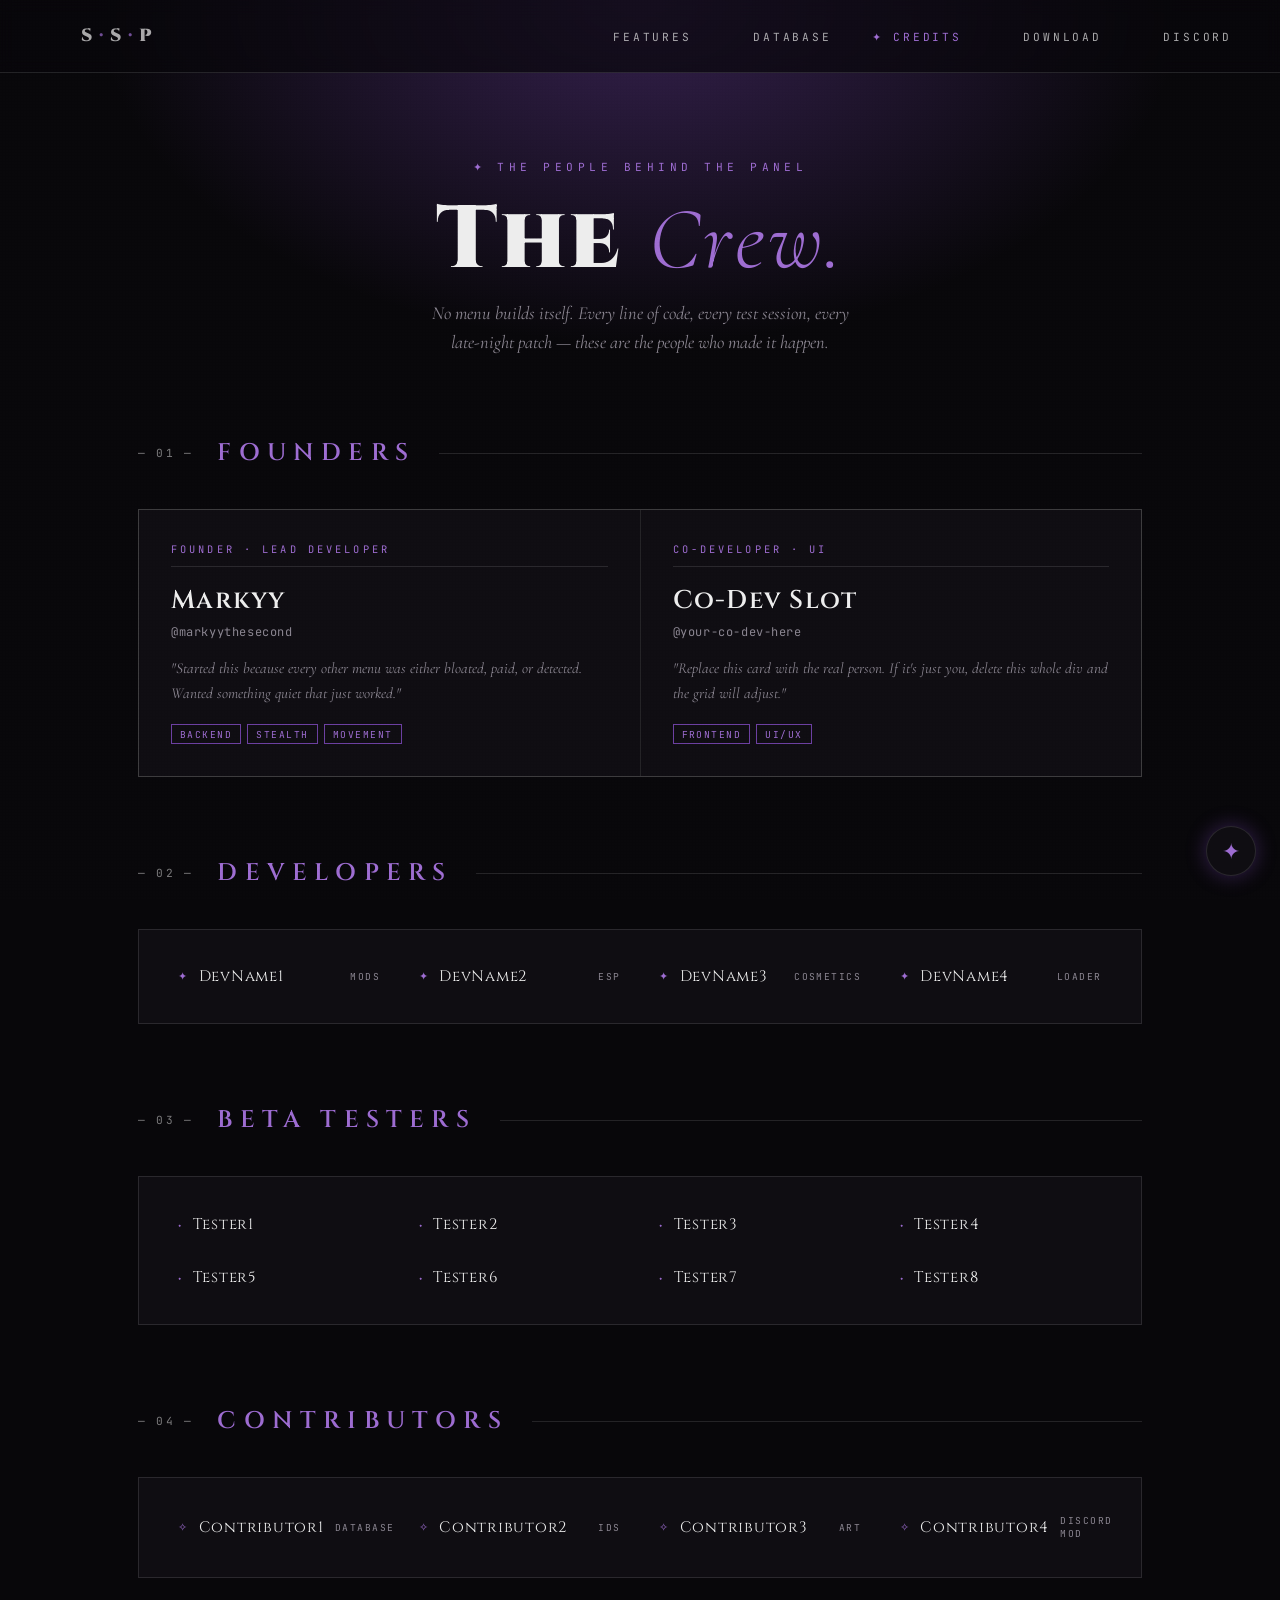
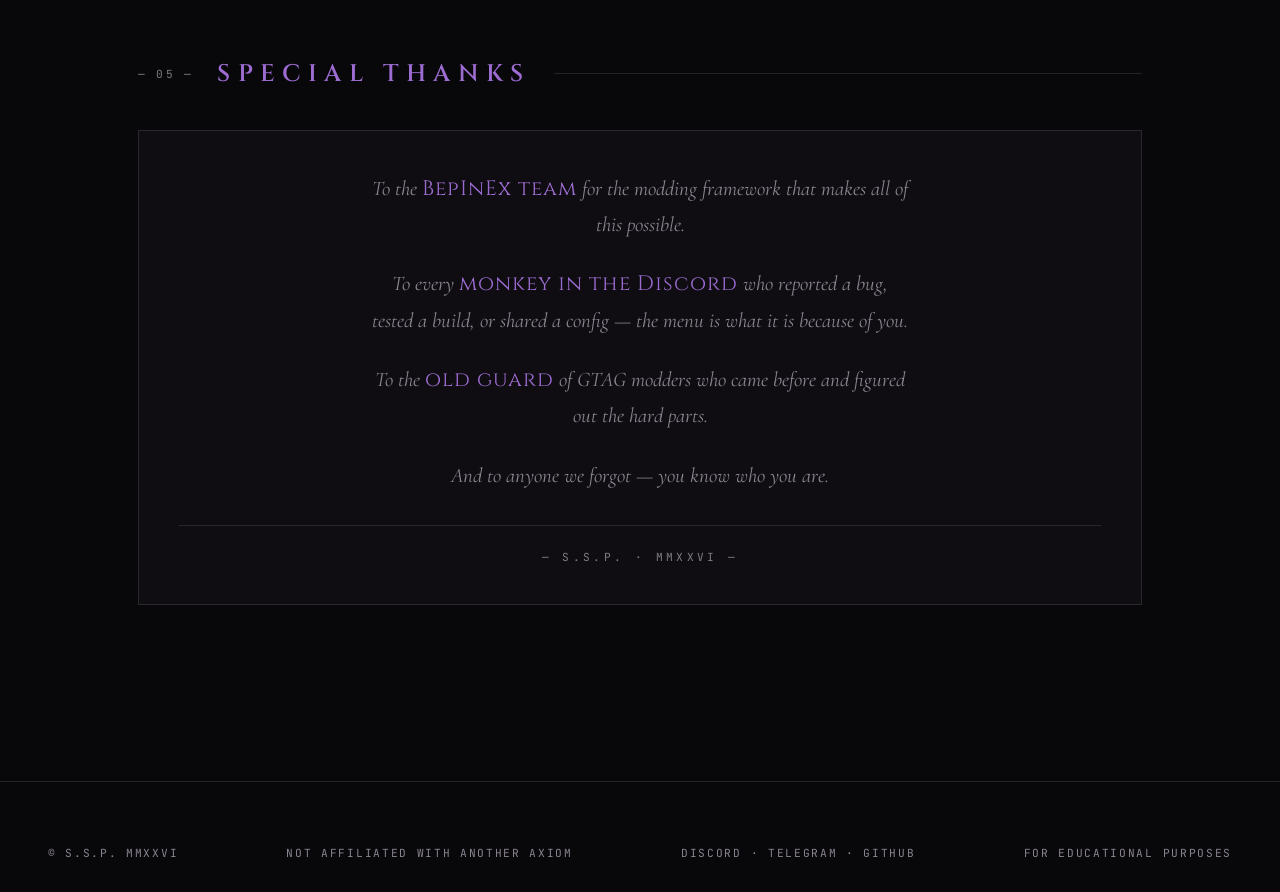
==== credits.html @ 0cd8f578 "Add files via upload" ====
<!DOCTYPE html>
<html lang="en">
<head>
<meta charset="UTF-8">
<title>Credits — Secret Service Panel</title>
<style>
  @import url('https://fonts.googleapis.com/css2?family=Cinzel:wght@400;600;900&family=Cormorant+Garamond:ital,wght@0,300;0,400;1,400;1,500&family=JetBrains+Mono:wght@400;700&display=swap');

  :root {
    --bg: #08070a;
    --bg-2: #0f0d12;
    --fg: #ededed;
    --gray: #8a8590;
    --muted: rgba(237, 237, 237, 0.5);
    --accent: #6b3fa0;
    --accent-2: #9d6cd1;
    --accent-glow: rgba(107, 63, 160, 0.45);
    --border: rgba(237, 237, 237, 0.12);
  }

  * { box-sizing: border-box; margin: 0; padding: 0; }

  html { scroll-behavior: smooth; }

  body {
    background: var(--bg);
    color: var(--fg);
    font-family: 'Cormorant Garamond', serif;
    overflow-x: hidden;
    cursor: crosshair;
    min-height: 100vh;
  }

  body::before {
    content: '';
    position: fixed;
    inset: 0;
    pointer-events: none;
    background-image:
      radial-gradient(circle at 25% 30%, rgba(255,255,255,0.018) 1px, transparent 1px),
      radial-gradient(circle at 75% 70%, rgba(255,255,255,0.018) 1px, transparent 1px);
    background-size: 3px 3px, 5px 5px;
    z-index: 1000;
    mix-blend-mode: overlay;
  }

  ::selection { background: var(--accent); color: var(--fg); }

  /* ============ NAV ============ */
  nav {
    position: fixed;
    top: 0; left: 0; right: 0;
    padding: 1.5rem 3rem;
    display: flex;
    justify-content: space-between;
    align-items: center;
    z-index: 100;
    backdrop-filter: blur(8px);
    background: rgba(8, 7, 10, 0.7);
    border-bottom: 1px solid var(--border);
  }
  nav .logo {
    font-family: 'Cinzel', serif;
    font-weight: 900;
    font-size: 1.1rem;
    letter-spacing: 0.4em;
    text-decoration: none;
    color: var(--fg);
  }
  nav .logo span { color: var(--accent-2); }
  nav ul { list-style: none; display: flex; gap: 2.5rem; }
  nav a {
    color: var(--fg);
    text-decoration: none;
    font-family: 'JetBrains Mono', monospace;
    font-size: 0.7rem;
    letter-spacing: 0.25em;
    text-transform: uppercase;
    opacity: 0.7;
    transition: all 0.2s;
  }
  nav a::before {
    content: '✦ ';
    color: var(--accent-2);
    opacity: 0;
    transition: opacity 0.2s;
  }
  nav a:hover { opacity: 1; }
  nav a:hover::before, nav a.active::before { opacity: 1; }
  nav a.active { opacity: 1; color: var(--accent-2); }

  /* ============ HEADER ============ */
  .header {
    padding: 10rem 3rem 3rem;
    text-align: center;
    position: relative;
    overflow: hidden;
  }

  .header::after {
    content: '';
    position: absolute;
    inset: 0;
    background: radial-gradient(ellipse at 50% 0%, var(--accent-glow), transparent 60%);
    pointer-events: none;
    z-index: 0;
  }

  .header-inner { position: relative; z-index: 1; }

  .eyebrow {
    font-family: 'JetBrains Mono', monospace;
    font-size: 0.7rem;
    letter-spacing: 0.4em;
    color: var(--accent-2);
    text-transform: uppercase;
    margin-bottom: 1.5rem;
  }

  .header h1 {
    font-family: 'Cinzel', serif;
    font-size: clamp(2.5rem, 7vw, 5.5rem);
    font-weight: 900;
    line-height: 0.95;
    letter-spacing: 0.04em;
    margin-bottom: 1rem;
  }
  .header h1 em {
    font-family: 'Cormorant Garamond', serif;
    font-style: italic;
    font-weight: 300;
    color: var(--accent-2);
  }

  .header .lede {
    font-size: 1.15rem;
    line-height: 1.6;
    color: var(--gray);
    max-width: 55ch;
    margin: 0 auto;
    font-style: italic;
  }

  /* ============ CREDITS CONTENT ============ */
  .credits {
    max-width: 1100px;
    margin: 0 auto;
    padding: 2rem 3rem 6rem;
  }

  .section {
    margin-bottom: 5rem;
  }

  .section-title {
    display: flex;
    align-items: center;
    gap: 1.5rem;
    margin-bottom: 2.5rem;
  }

  .section-title hr {
    flex: 1;
    border: none;
    border-top: 1px solid var(--border);
  }

  .section-title h2 {
    font-family: 'Cinzel', serif;
    font-size: 1.5rem;
    font-weight: 600;
    letter-spacing: 0.3em;
    color: var(--accent-2);
    text-transform: uppercase;
    flex-shrink: 0;
  }

  .section-title .num {
    font-family: 'JetBrains Mono', monospace;
    font-size: 0.7rem;
    letter-spacing: 0.2em;
    color: var(--muted);
  }

  /* Featured cards (founders / lead devs) */
  .featured-grid {
    display: grid;
    grid-template-columns: repeat(auto-fit, minmax(280px, 1fr));
    gap: 1px;
    background: var(--border);
    border: 1px solid var(--border);
  }

  .featured {
    background: var(--bg-2);
    padding: 2rem;
    transition: background 0.3s;
    position: relative;
  }
  .featured:hover { background: #15101c; }

  .featured-role {
    font-family: 'JetBrains Mono', monospace;
    font-size: 0.65rem;
    letter-spacing: 0.3em;
    color: var(--accent-2);
    text-transform: uppercase;
    margin-bottom: 1rem;
    border-bottom: 1px solid var(--border);
    padding-bottom: 0.6rem;
  }

  .featured-name {
    font-family: 'Cinzel', serif;
    font-size: 1.6rem;
    font-weight: 600;
    letter-spacing: 0.05em;
    margin-bottom: 0.4rem;
  }

  .featured-handle {
    font-family: 'JetBrains Mono', monospace;
    font-size: 0.75rem;
    color: var(--gray);
    margin-bottom: 1rem;
    letter-spacing: 0.05em;
  }

  .featured-bio {
    font-size: 0.95rem;
    line-height: 1.6;
    color: var(--gray);
    font-style: italic;
  }

  .featured-tags {
    margin-top: 1.2rem;
    display: flex;
    gap: 0.4rem;
    flex-wrap: wrap;
  }
  .featured-tags span {
    font-family: 'JetBrains Mono', monospace;
    font-size: 0.6rem;
    letter-spacing: 0.15em;
    text-transform: uppercase;
    color: var(--accent-2);
    border: 1px solid var(--accent);
    padding: 0.15rem 0.5rem;
  }

  /* Simple list (testers / contributors) */
  .name-grid {
    display: grid;
    grid-template-columns: repeat(auto-fill, minmax(200px, 1fr));
    gap: 0.5rem;
    background: var(--bg-2);
    border: 1px solid var(--border);
    padding: 1.5rem;
  }

  .name-item {
    padding: 0.7rem 0.9rem;
    border: 1px solid transparent;
    transition: all 0.2s;
    display: flex;
    align-items: center;
    gap: 0.7rem;
  }
  .name-item:hover {
    border-color: var(--border);
    background: var(--bg);
  }

  .name-item .marker {
    color: var(--accent-2);
    font-size: 0.7rem;
  }

  .name-item .name {
    font-family: 'Cinzel', serif;
    font-size: 0.95rem;
    letter-spacing: 0.05em;
    color: var(--fg);
  }

  .name-item .role {
    font-family: 'JetBrains Mono', monospace;
    font-size: 0.6rem;
    letter-spacing: 0.15em;
    color: var(--gray);
    text-transform: uppercase;
    margin-left: auto;
  }

  /* Special thanks */
  .thanks {
    background: var(--bg-2);
    border: 1px solid var(--border);
    padding: 2.5rem;
    text-align: center;
  }

  .thanks p {
    font-family: 'Cormorant Garamond', serif;
    font-size: 1.3rem;
    font-style: italic;
    line-height: 1.7;
    color: var(--gray);
    max-width: 60ch;
    margin: 0 auto 1.5rem;
  }
  .thanks p:last-child { margin-bottom: 0; }

  .thanks strong {
    color: var(--accent-2);
    font-weight: 400;
    font-style: normal;
    font-family: 'Cinzel', serif;
    letter-spacing: 0.05em;
  }

  .signature {
    margin-top: 2rem;
    padding-top: 1.5rem;
    border-top: 1px solid var(--border);
    font-family: 'JetBrains Mono', monospace;
    font-size: 0.7rem;
    letter-spacing: 0.3em;
    color: var(--muted);
    text-transform: uppercase;
  }

  /* Reveal animations */
  .reveal {
    opacity: 0;
    transform: translateY(30px);
    transition: opacity 0.8s ease, transform 0.8s ease;
  }
  .reveal.in { opacity: 1; transform: translateY(0); }

  /* Footer */
  footer {
    padding: 4rem 3rem 2rem;
    border-top: 1px solid var(--border);
    display: flex;
    justify-content: space-between;
    flex-wrap: wrap;
    gap: 2rem;
    font-family: 'JetBrains Mono', monospace;
    font-size: 0.7rem;
    letter-spacing: 0.15em;
    color: var(--gray);
    text-transform: uppercase;
  }

  @media (max-width: 800px) {
    nav { padding: 1rem 1.5rem; }
    nav ul { gap: 1.2rem; }
    .header { padding: 8rem 1.5rem 2rem; }
    .credits { padding: 2rem 1.5rem 4rem; }
    .section-title h2 { font-size: 1.1rem; letter-spacing: 0.2em; }
    .featured-grid { grid-template-columns: 1fr; }
    .name-grid { grid-template-columns: 1fr; }
  }
</style>
</head>
<body>

<nav>
  <a href="index.html" class="logo">S<span>·</span>S<span>·</span>P</a>
  <ul>
    <li><a href="index.html#features">Features</a></li>
    <li><a href="database.html">Database</a></li>
    <li><a href="credits.html" class="active">Credits</a></li>
    <li><a href="index.html#download">Download</a></li>
    <li><a href="#">Discord</a></li>
  </ul>
</nav>

<section class="header">
  <div class="header-inner">
    <div class="eyebrow">✦ THE PEOPLE BEHIND THE PANEL</div>
    <h1>The <em>Crew.</em></h1>
    <p class="lede">No menu builds itself. Every line of code, every test session, every late-night patch — these are the people who made it happen.</p>
  </div>
</section>

<div class="credits">

  <!-- ========== FOUNDERS / LEAD DEVS ========== -->
  <div class="section">
    <div class="section-title reveal">
      <span class="num">— 01 —</span>
      <h2>Founders</h2>
      <hr>
    </div>
    <div class="featured-grid">
      <div class="featured reveal">
        <div class="featured-role">Founder · Lead Developer</div>
        <div class="featured-name">Markyy</div>
        <div class="featured-handle">@markyythesecond</div>
        <p class="featured-bio">"Started this because every other menu was either bloated, paid, or detected. Wanted something quiet that just worked."</p>
        <div class="featured-tags">
          <span>Backend</span>
          <span>Stealth</span>
          <span>Movement</span>
        </div>
      </div>

      <div class="featured reveal">
        <div class="featured-role">Co-Developer · UI</div>
        <div class="featured-name">Co-Dev Slot</div>
        <div class="featured-handle">@your-co-dev-here</div>
        <p class="featured-bio">"Replace this card with the real person. If it's just you, delete this whole div and the grid will adjust."</p>
        <div class="featured-tags">
          <span>Frontend</span>
          <span>UI/UX</span>
        </div>
      </div>
    </div>
  </div>

  <!-- ========== DEVS ========== -->
  <div class="section">
    <div class="section-title reveal">
      <span class="num">— 02 —</span>
      <h2>Developers</h2>
      <hr>
    </div>
    <div class="name-grid reveal">
      <div class="name-item">
        <span class="marker">✦</span>
        <span class="name">DevName1</span>
        <span class="role">Mods</span>
      </div>
      <div class="name-item">
        <span class="marker">✦</span>
        <span class="name">DevName2</span>
        <span class="role">ESP</span>
      </div>
      <div class="name-item">
        <span class="marker">✦</span>
        <span class="name">DevName3</span>
        <span class="role">Cosmetics</span>
      </div>
      <div class="name-item">
        <span class="marker">✦</span>
        <span class="name">DevName4</span>
        <span class="role">Loader</span>
      </div>
    </div>
  </div>

  <!-- ========== TESTERS ========== -->
  <div class="section">
    <div class="section-title reveal">
      <span class="num">— 03 —</span>
      <h2>Beta Testers</h2>
      <hr>
    </div>
    <div class="name-grid reveal">
      <div class="name-item"><span class="marker">◆</span><span class="name">Tester1</span></div>
      <div class="name-item"><span class="marker">◆</span><span class="name">Tester2</span></div>
      <div class="name-item"><span class="marker">◆</span><span class="name">Tester3</span></div>
      <div class="name-item"><span class="marker">◆</span><span class="name">Tester4</span></div>
      <div class="name-item"><span class="marker">◆</span><span class="name">Tester5</span></div>
      <div class="name-item"><span class="marker">◆</span><span class="name">Tester6</span></div>
      <div class="name-item"><span class="marker">◆</span><span class="name">Tester7</span></div>
      <div class="name-item"><span class="marker">◆</span><span class="name">Tester8</span></div>
    </div>
  </div>

  <!-- ========== CONTRIBUTORS ========== -->
  <div class="section">
    <div class="section-title reveal">
      <span class="num">— 04 —</span>
      <h2>Contributors</h2>
      <hr>
    </div>
    <div class="name-grid reveal">
      <div class="name-item"><span class="marker">✧</span><span class="name">Contributor1</span><span class="role">Database</span></div>
      <div class="name-item"><span class="marker">✧</span><span class="name">Contributor2</span><span class="role">IDs</span></div>
      <div class="name-item"><span class="marker">✧</span><span class="name">Contributor3</span><span class="role">Art</span></div>
      <div class="name-item"><span class="marker">✧</span><span class="name">Contributor4</span><span class="role">Discord Mod</span></div>
    </div>
  </div>

  <!-- ========== SPECIAL THANKS ========== -->
  <div class="section">
    <div class="section-title reveal">
      <span class="num">— 05 —</span>
      <h2>Special Thanks</h2>
      <hr>
    </div>
    <div class="thanks reveal">
      <p>To the <strong>BepInEx team</strong> for the modding framework that makes all of this possible.</p>
      <p>To every <strong>monkey in the Discord</strong> who reported a bug, tested a build, or shared a config — the menu is what it is because of you.</p>
      <p>To the <strong>old guard</strong> of GTAG modders who came before and figured out the hard parts.</p>
      <p>And to anyone we forgot — <em>you know who you are.</em></p>
      <div class="signature">— S.S.P. · MMXXVI —</div>
    </div>
  </div>

</div>

<footer>
  <span>© S.S.P. MMXXVI</span>
  <span>Not affiliated with Another Axiom</span>
  <span>Discord · Telegram · Github</span>
  <span>For educational purposes</span>
</footer>

<script src="theme.js"></script>
<script>
  // Scroll reveals
  const io = new IntersectionObserver((entries) => {
    entries.forEach(e => {
      if (e.isIntersecting) {
        e.target.classList.add('in');
        io.unobserve(e.target);
      }
    });
  }, { threshold: 0.15 });
  document.querySelectorAll('.reveal').forEach(el => io.observe(el));
</script>

</body>
</html>
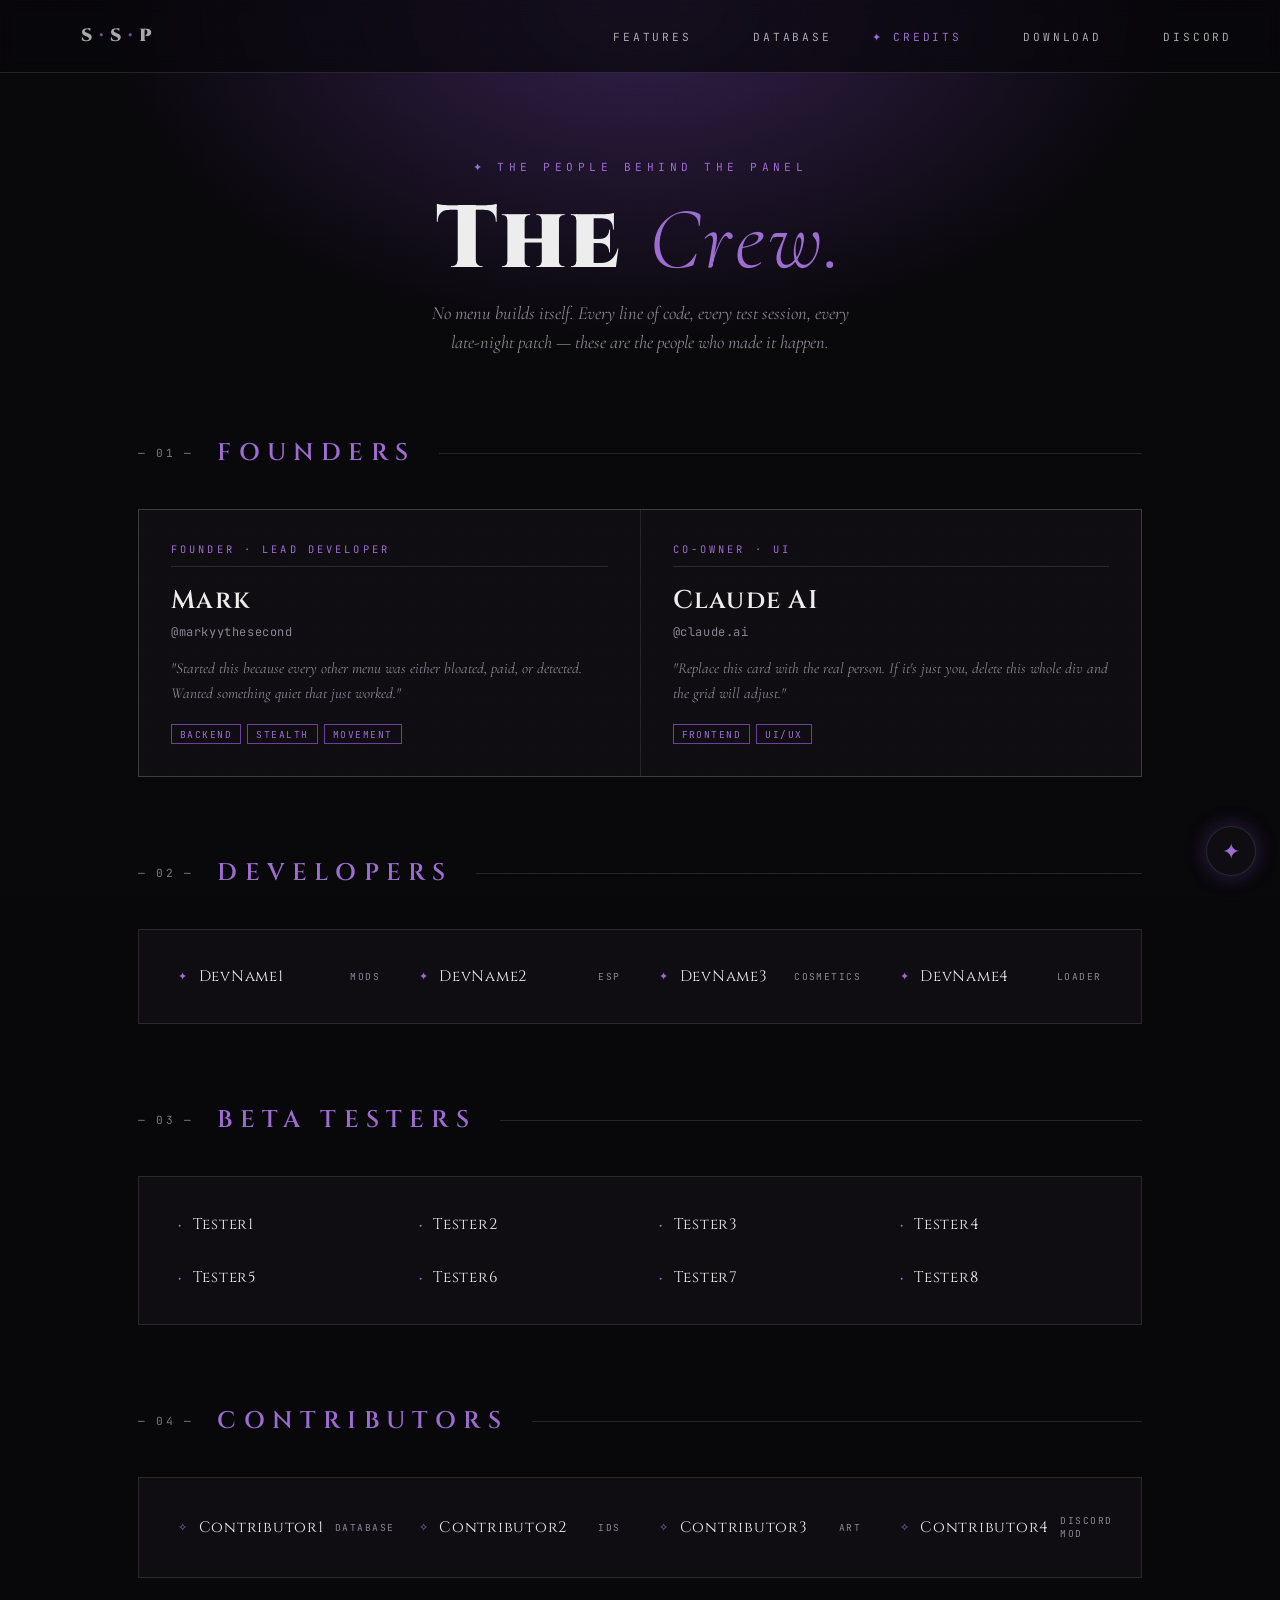
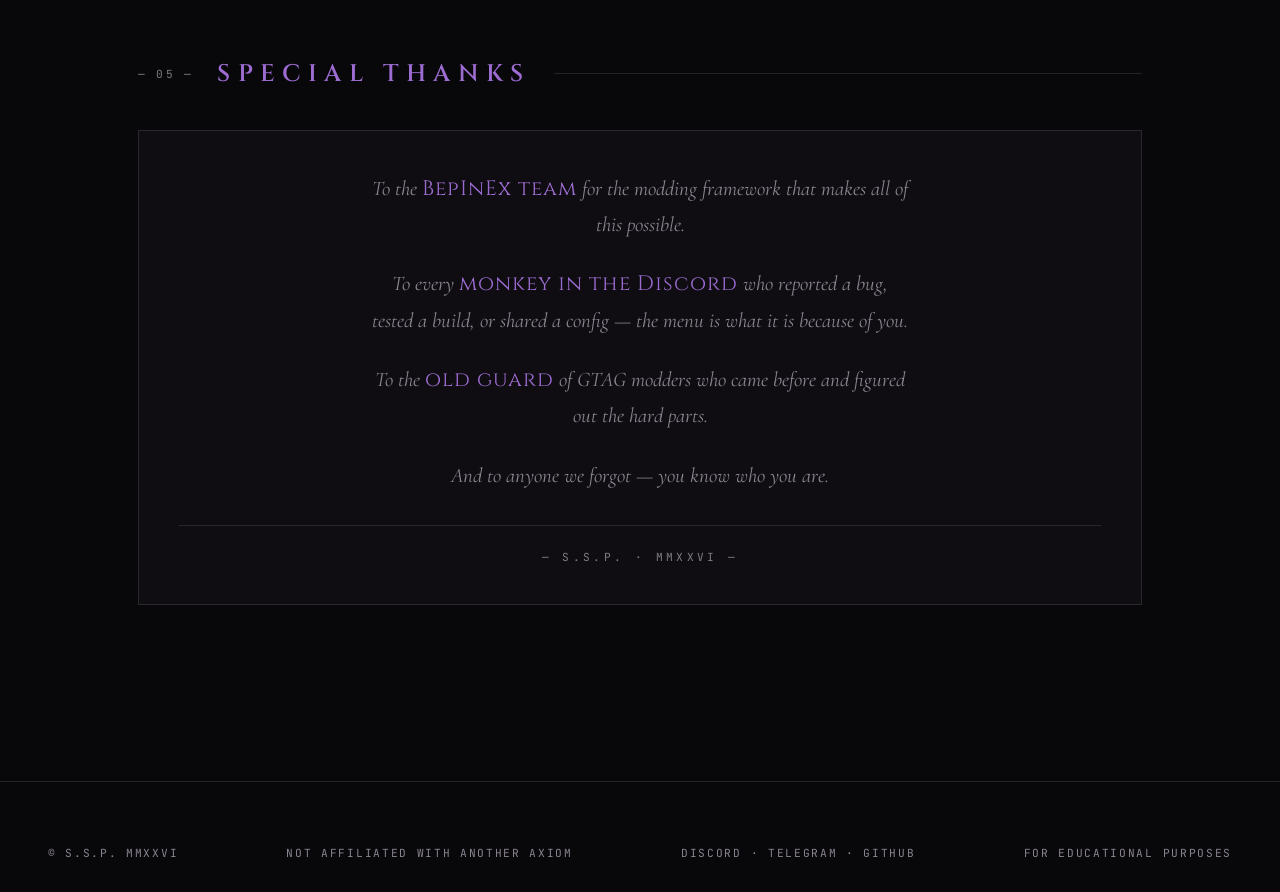
==== commit 72df58f5: "credits" ====
--- a/credits.html
+++ b/credits.html
@@ -398,7 +398,7 @@
     <div class="featured-grid">
       <div class="featured reveal">
         <div class="featured-role">Founder · Lead Developer</div>
-        <div class="featured-name">Markyy</div>
+        <div class="featured-name">Mark</div>
         <div class="featured-handle">@markyythesecond</div>
         <p class="featured-bio">"Started this because every other menu was either bloated, paid, or detected. Wanted something quiet that just worked."</p>
         <div class="featured-tags">
@@ -409,9 +409,9 @@
       </div>
 
       <div class="featured reveal">
-        <div class="featured-role">Co-Developer · UI</div>
-        <div class="featured-name">Co-Dev Slot</div>
-        <div class="featured-handle">@your-co-dev-here</div>
+        <div class="featured-role">Co-Owner · UI</div>
+        <div class="featured-name">Claude AI</div>
+        <div class="featured-handle">@claude.ai</div>
         <p class="featured-bio">"Replace this card with the real person. If it's just you, delete this whole div and the grid will adjust."</p>
         <div class="featured-tags">
           <span>Frontend</span>
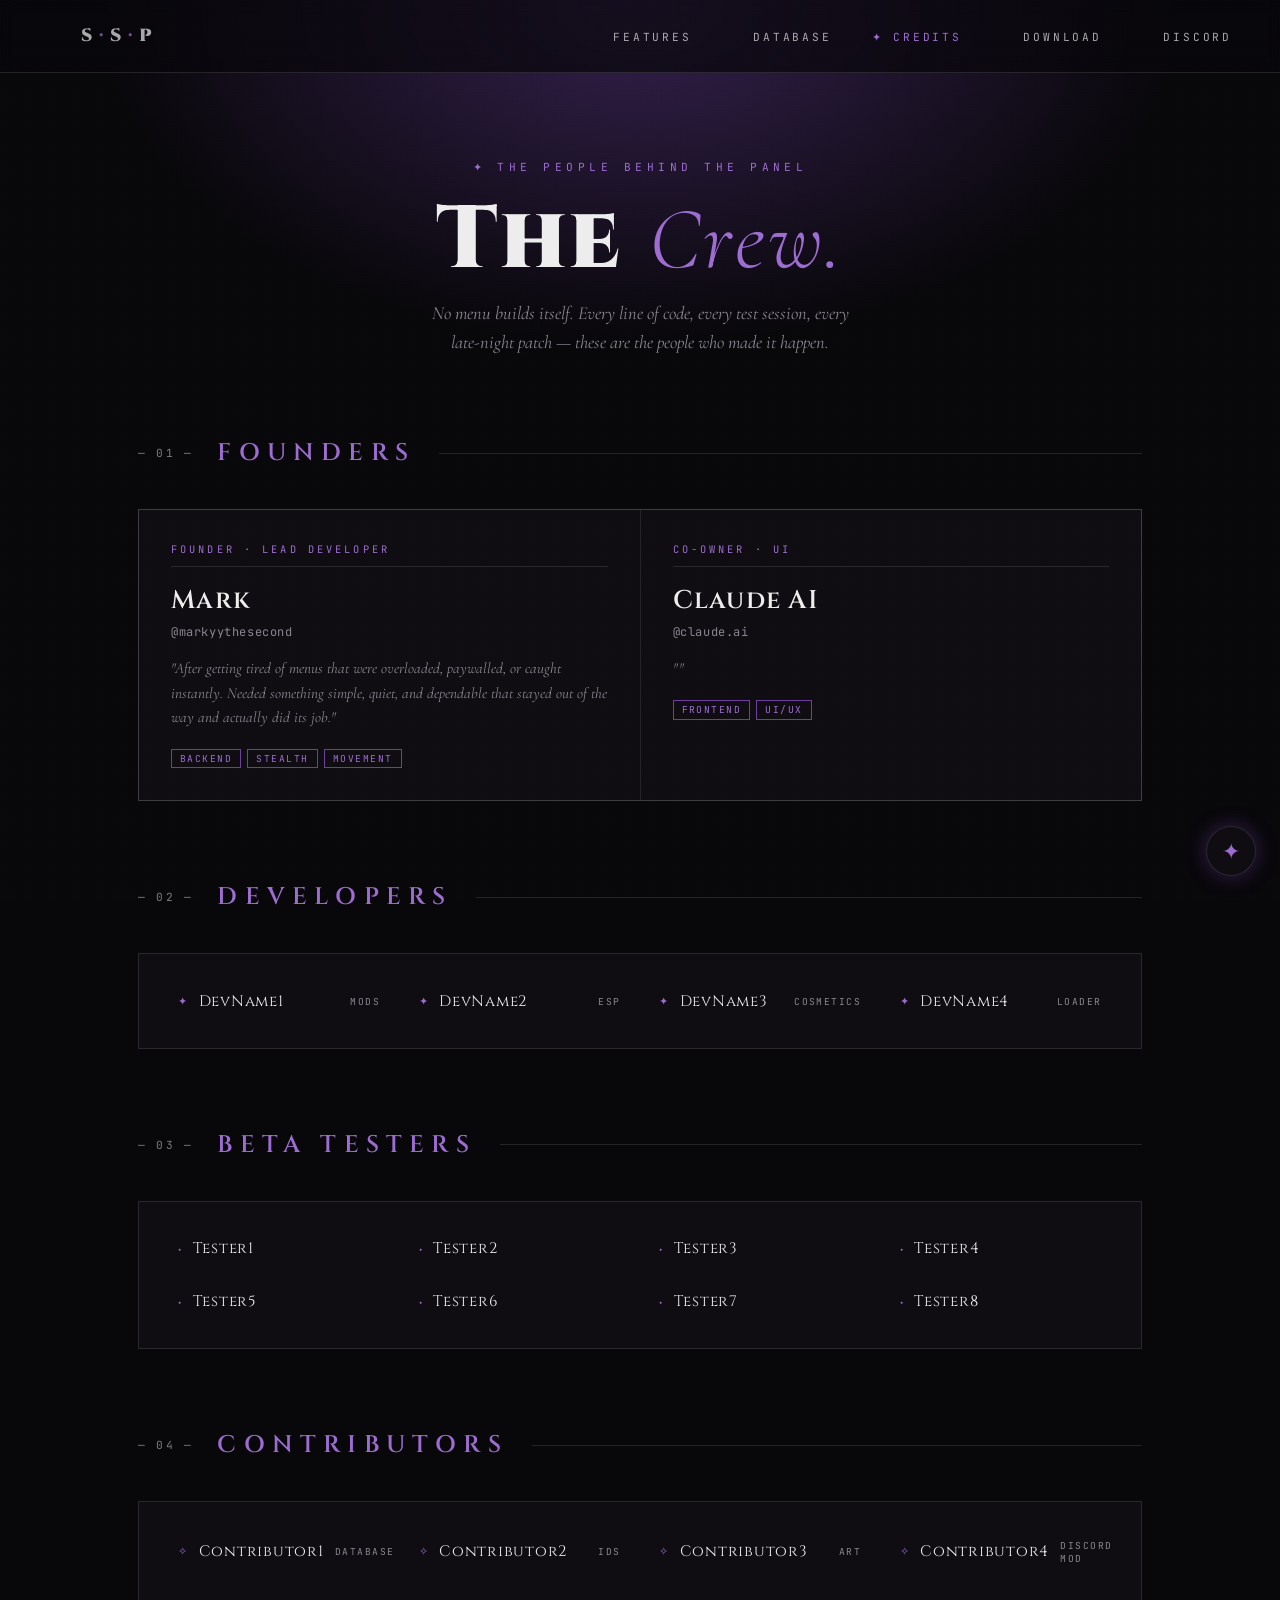
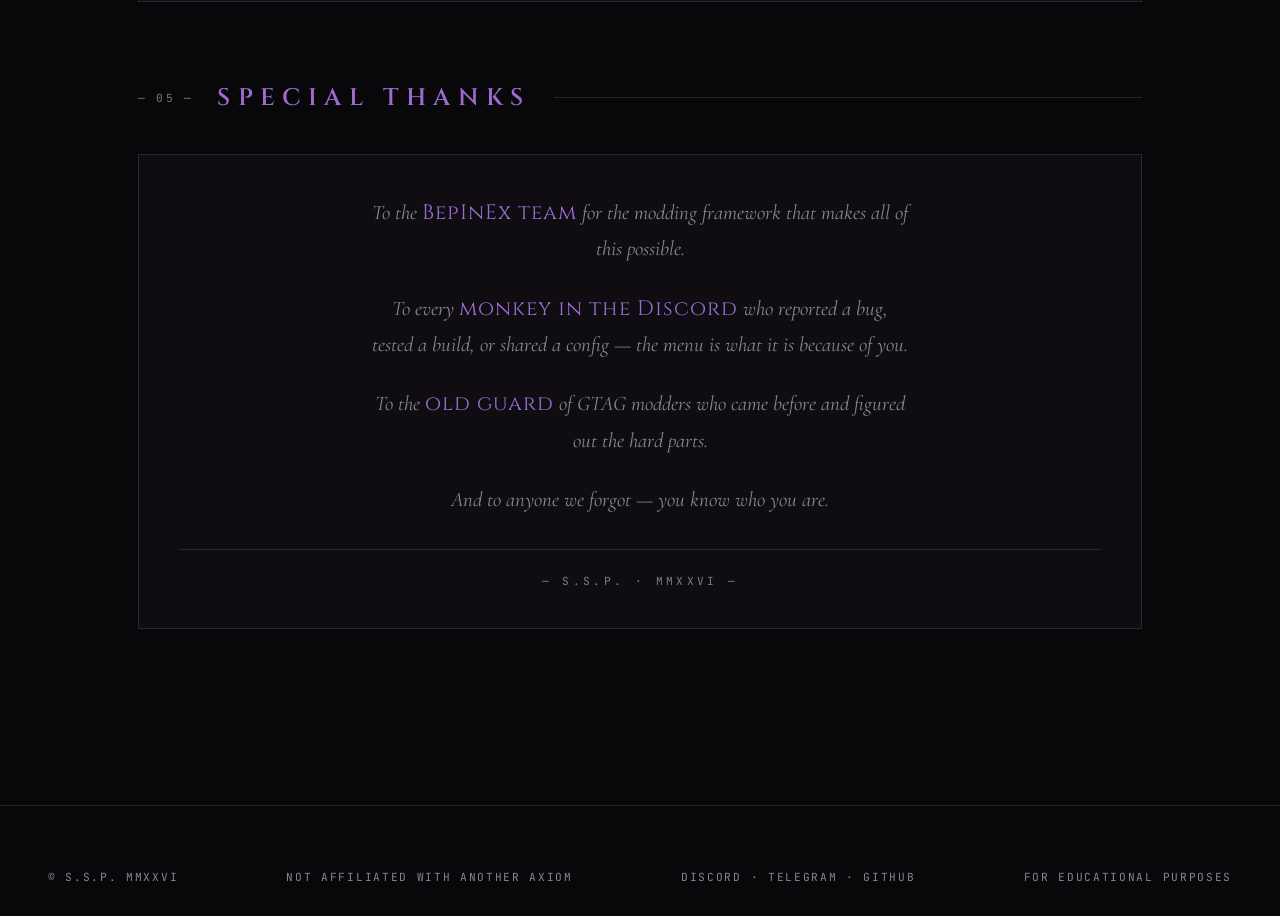
==== commit b510aaf4: "Update bios for featured contributors llesghoopp" ====
--- a/credits.html
+++ b/credits.html
@@ -400,7 +400,7 @@
         <div class="featured-role">Founder · Lead Developer</div>
         <div class="featured-name">Mark</div>
         <div class="featured-handle">@markyythesecond</div>
-        <p class="featured-bio">"Started this because every other menu was either bloated, paid, or detected. Wanted something quiet that just worked."</p>
+        <p class="featured-bio">"After getting tired of menus that were overloaded, paywalled, or caught instantly. Needed something simple, quiet, and dependable that stayed out of the way and actually did its job."</p>
         <div class="featured-tags">
           <span>Backend</span>
           <span>Stealth</span>
@@ -412,7 +412,7 @@
         <div class="featured-role">Co-Owner · UI</div>
         <div class="featured-name">Claude AI</div>
         <div class="featured-handle">@claude.ai</div>
-        <p class="featured-bio">"Replace this card with the real person. If it's just you, delete this whole div and the grid will adjust."</p>
+        <p class="featured-bio">""</p>
         <div class="featured-tags">
           <span>Frontend</span>
           <span>UI/UX</span>
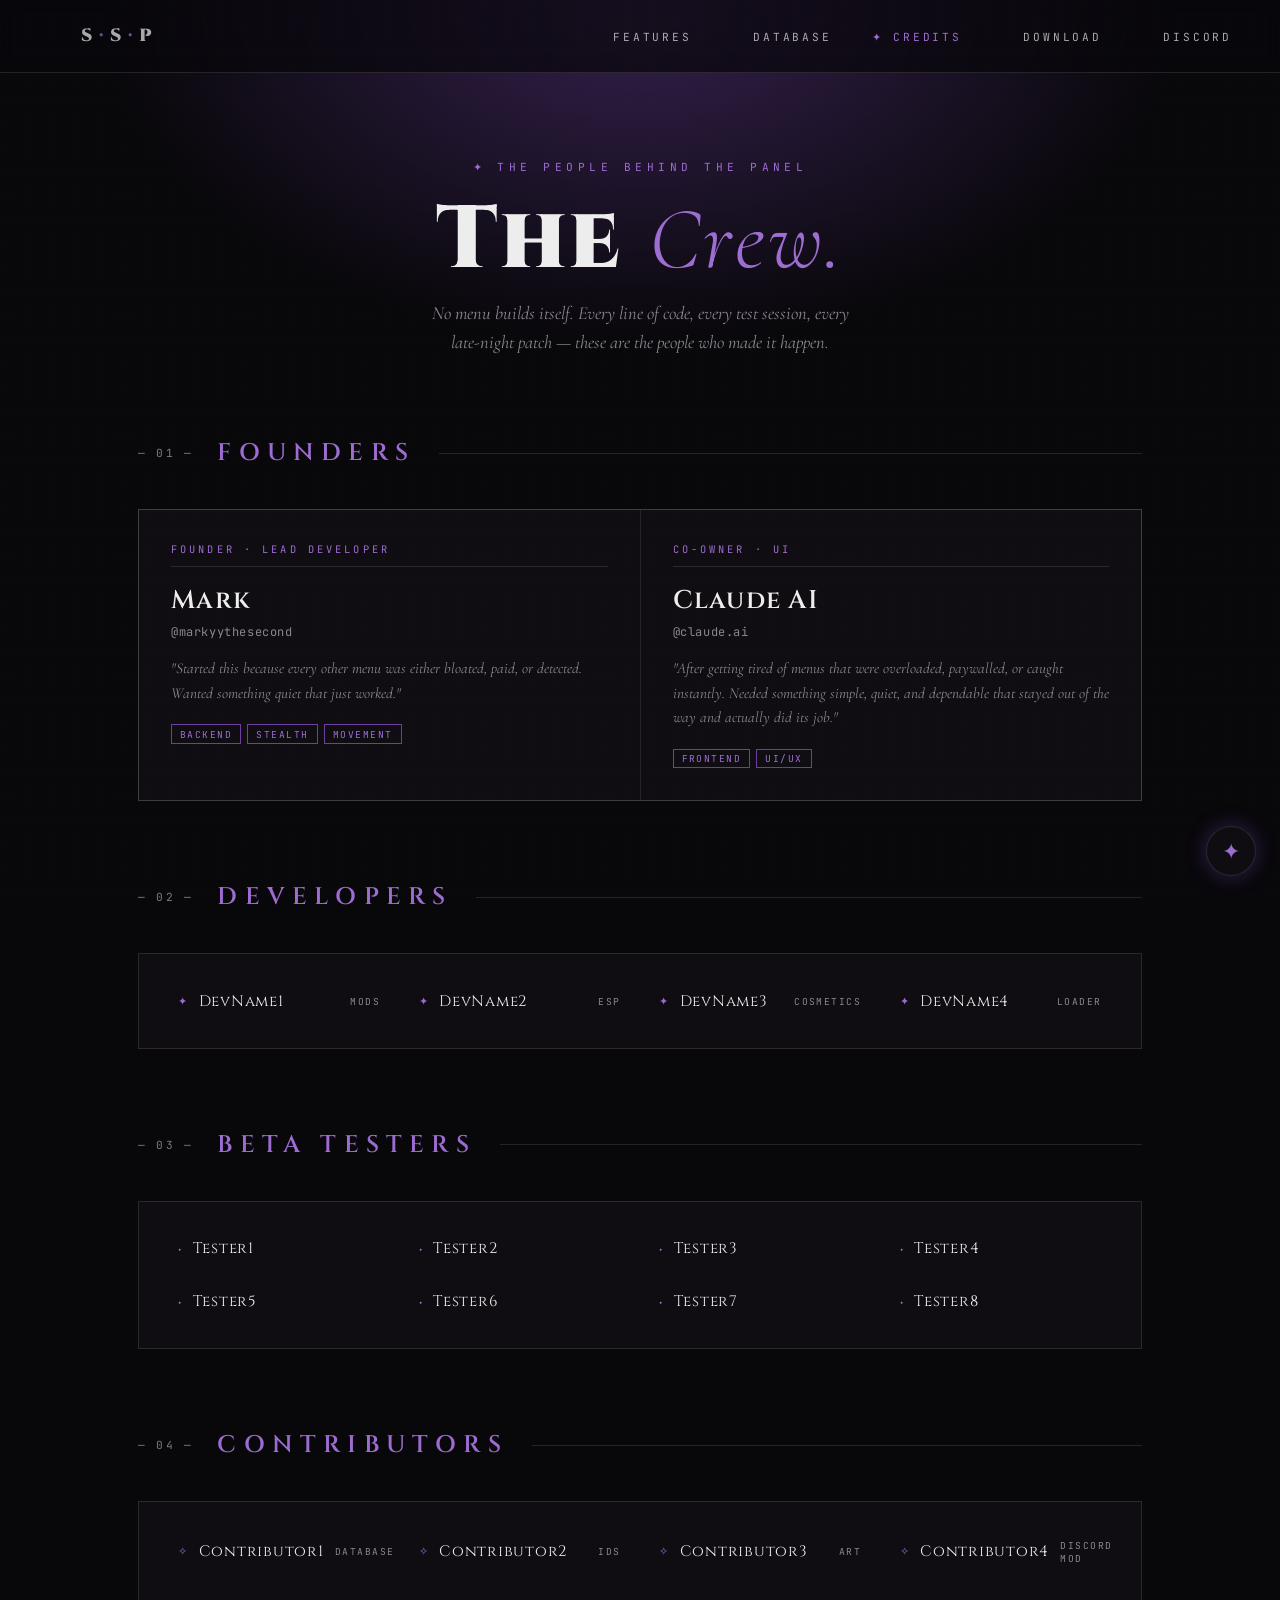
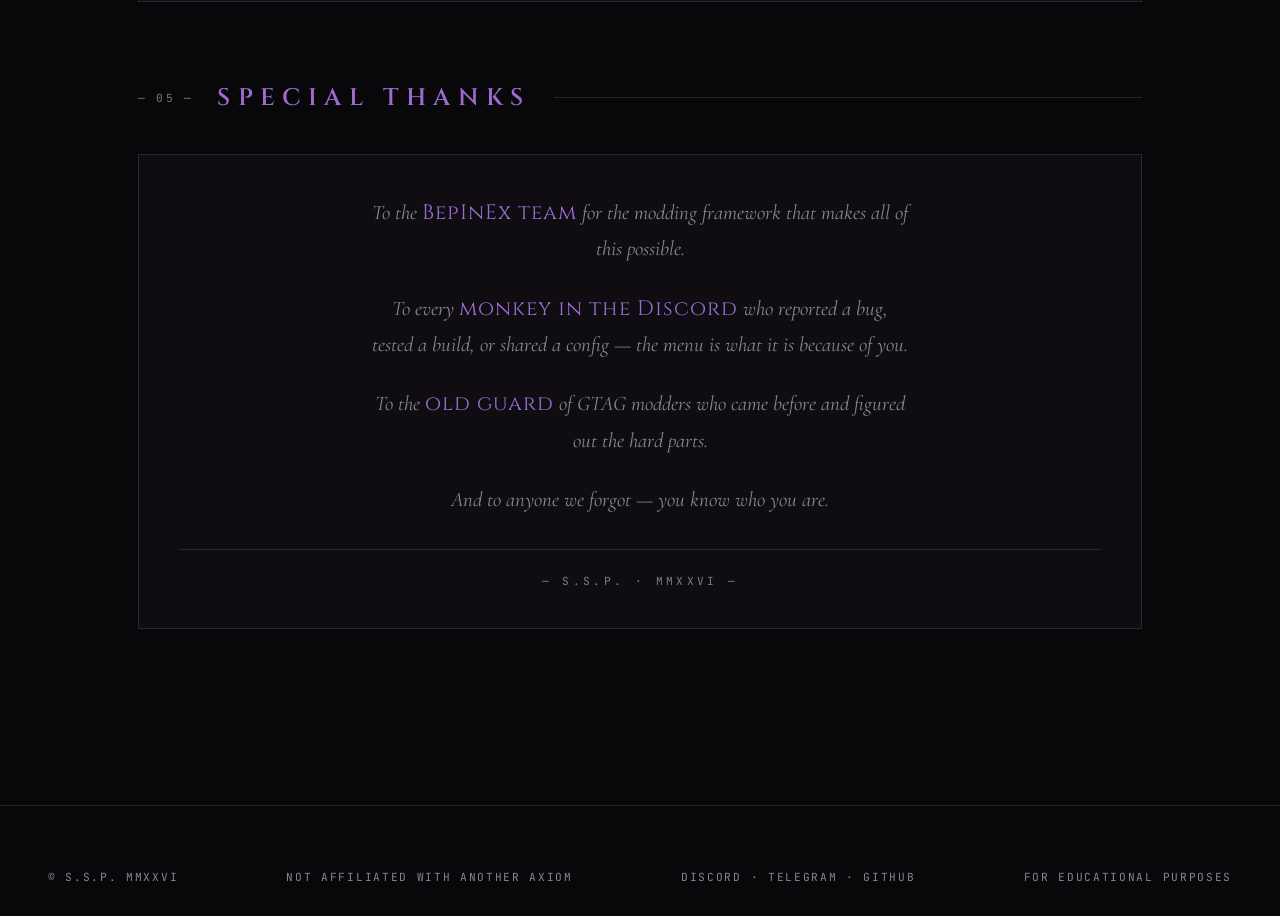
==== commit fac1997d: "cred chaneg" ====
--- a/credits.html
+++ b/credits.html
@@ -400,7 +400,7 @@
         <div class="featured-role">Founder · Lead Developer</div>
         <div class="featured-name">Mark</div>
         <div class="featured-handle">@markyythesecond</div>
-        <p class="featured-bio">"After getting tired of menus that were overloaded, paywalled, or caught instantly. Needed something simple, quiet, and dependable that stayed out of the way and actually did its job."</p>
+        <p class="featured-bio">"Started this because every other menu was either bloated, paid, or detected. Wanted something quiet that just worked."</p>
         <div class="featured-tags">
           <span>Backend</span>
           <span>Stealth</span>
@@ -412,7 +412,7 @@
         <div class="featured-role">Co-Owner · UI</div>
         <div class="featured-name">Claude AI</div>
         <div class="featured-handle">@claude.ai</div>
-        <p class="featured-bio">""</p>
+        <p class="featured-bio">"After getting tired of menus that were overloaded, paywalled, or caught instantly. Needed something simple, quiet, and dependable that stayed out of the way and actually did its job."</p>
         <div class="featured-tags">
           <span>Frontend</span>
           <span>UI/UX</span>
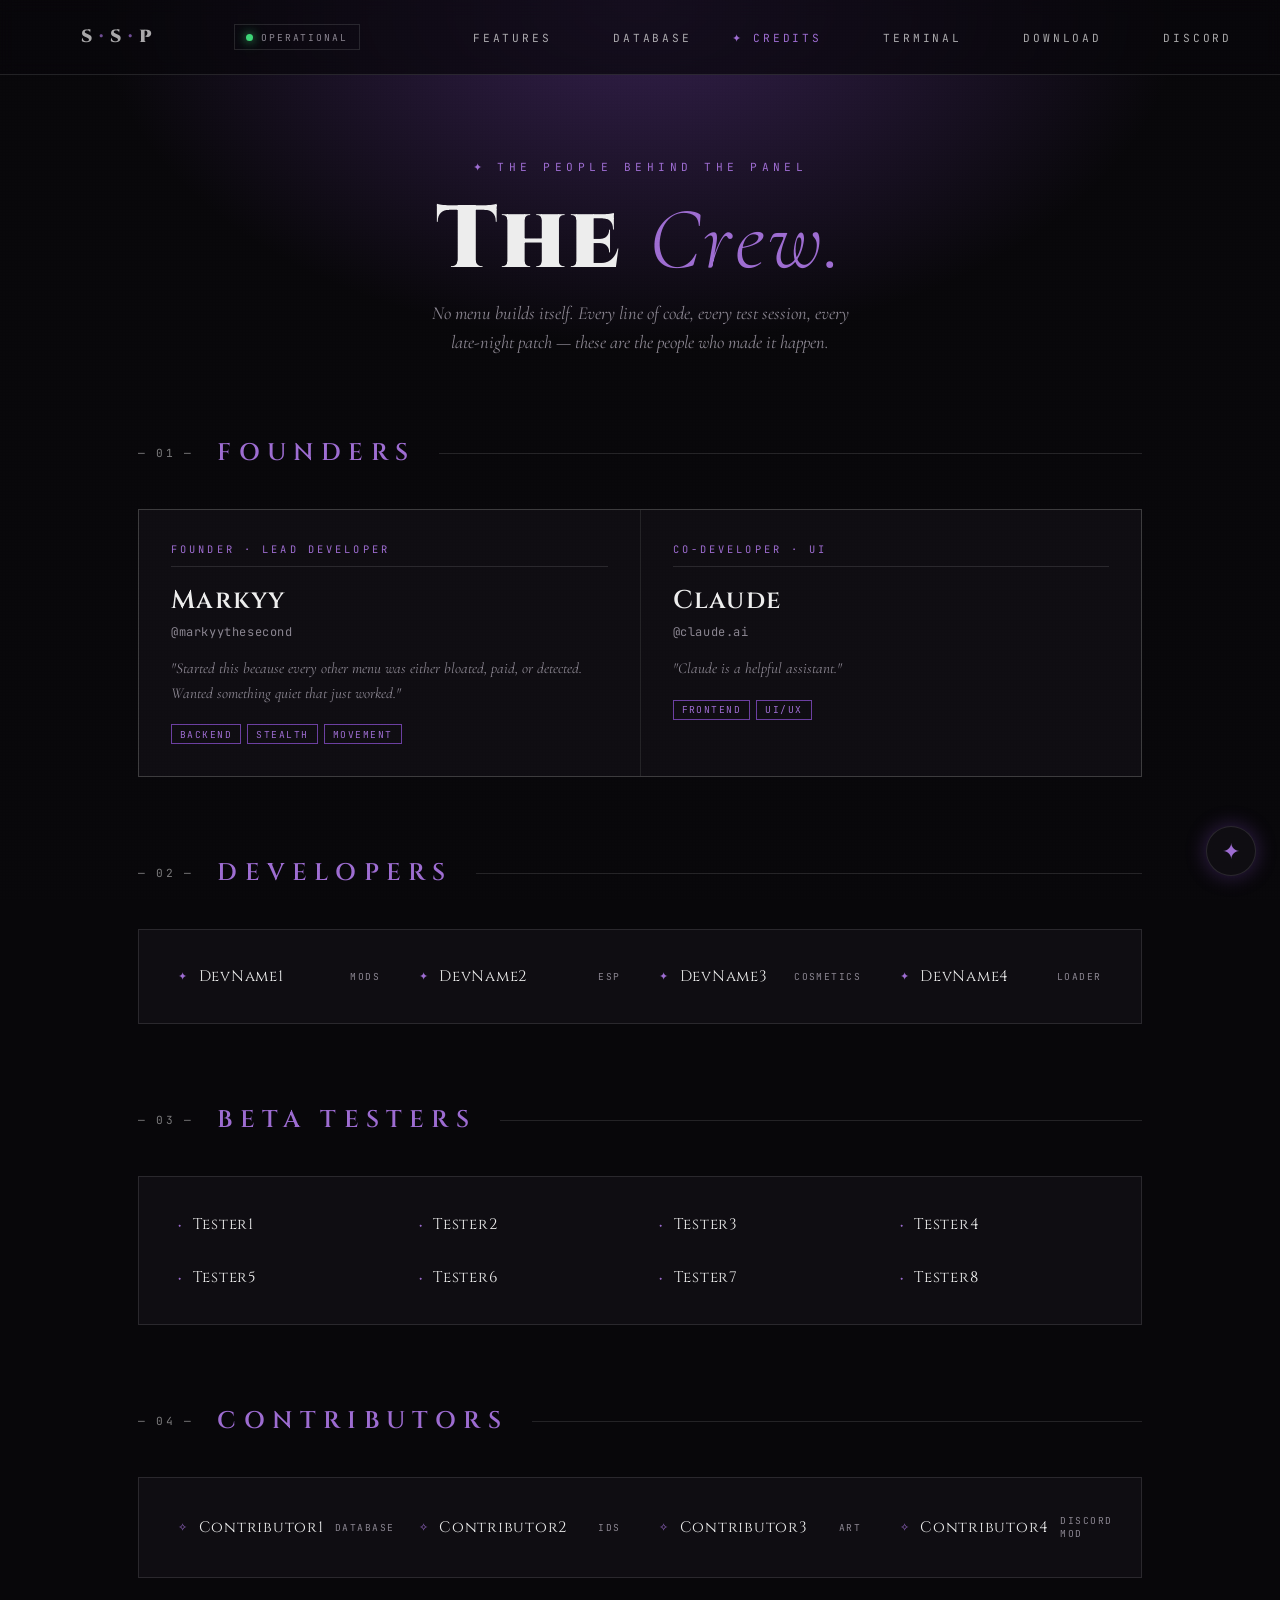
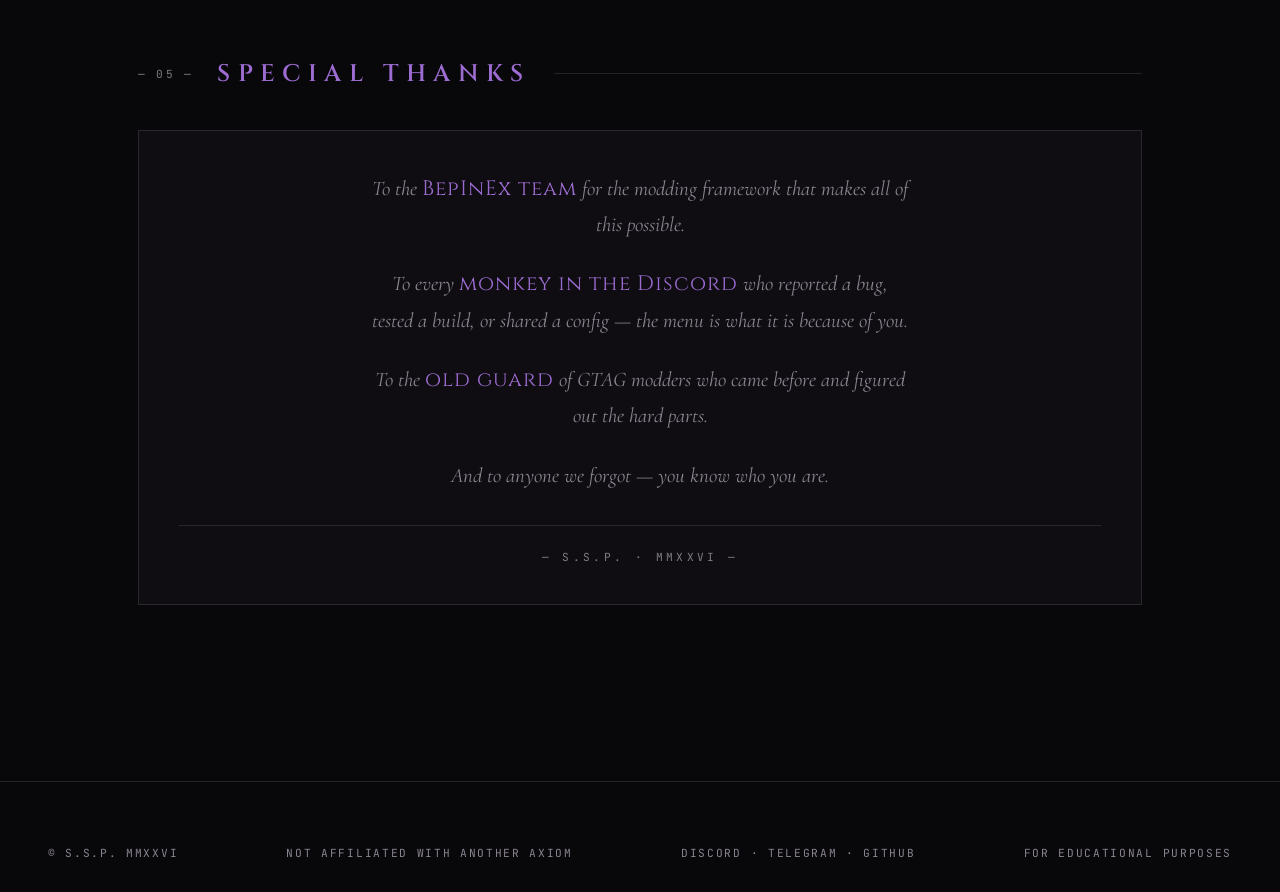
==== commit b13ed636: "New Thing Added UI :3 404 :3 Terminal  :3" ====
--- a/credits.html
+++ b/credits.html
@@ -46,7 +46,6 @@
 
   ::selection { background: var(--accent); color: var(--fg); }
 
-  /* ============ NAV ============ */
   nav {
     position: fixed;
     top: 0; left: 0; right: 0;
@@ -79,24 +78,17 @@
     opacity: 0.7;
     transition: all 0.2s;
   }
-  nav a::before {
-    content: '✦ ';
-    color: var(--accent-2);
-    opacity: 0;
-    transition: opacity 0.2s;
-  }
+  nav a::before { content: '✦ '; color: var(--accent-2); opacity: 0; transition: opacity 0.2s; }
   nav a:hover { opacity: 1; }
   nav a:hover::before, nav a.active::before { opacity: 1; }
   nav a.active { opacity: 1; color: var(--accent-2); }
 
-  /* ============ HEADER ============ */
   .header {
     padding: 10rem 3rem 3rem;
     text-align: center;
     position: relative;
     overflow: hidden;
   }
-
   .header::after {
     content: '';
     position: absolute;
@@ -105,7 +97,6 @@
     pointer-events: none;
     z-index: 0;
   }
-
   .header-inner { position: relative; z-index: 1; }
 
   .eyebrow {
@@ -141,16 +132,13 @@
     font-style: italic;
   }
 
-  /* ============ CREDITS CONTENT ============ */
   .credits {
     max-width: 1100px;
     margin: 0 auto;
     padding: 2rem 3rem 6rem;
   }
 
-  .section {
-    margin-bottom: 5rem;
-  }
+  .section { margin-bottom: 5rem; }
 
   .section-title {
     display: flex;
@@ -158,13 +146,7 @@
     gap: 1.5rem;
     margin-bottom: 2.5rem;
   }
-
-  .section-title hr {
-    flex: 1;
-    border: none;
-    border-top: 1px solid var(--border);
-  }
-
+  .section-title hr { flex: 1; border: none; border-top: 1px solid var(--border); }
   .section-title h2 {
     font-family: 'Cinzel', serif;
     font-size: 1.5rem;
@@ -174,7 +156,6 @@
     text-transform: uppercase;
     flex-shrink: 0;
   }
-
   .section-title .num {
     font-family: 'JetBrains Mono', monospace;
     font-size: 0.7rem;
@@ -182,7 +163,6 @@
     color: var(--muted);
   }
 
-  /* Featured cards (founders / lead devs) */
   .featured-grid {
     display: grid;
     grid-template-columns: repeat(auto-fit, minmax(280px, 1fr));
@@ -249,7 +229,6 @@
     padding: 0.15rem 0.5rem;
   }
 
-  /* Simple list (testers / contributors) */
   .name-grid {
     display: grid;
     grid-template-columns: repeat(auto-fill, minmax(200px, 1fr));
@@ -272,10 +251,7 @@
     background: var(--bg);
   }
 
-  .name-item .marker {
-    color: var(--accent-2);
-    font-size: 0.7rem;
-  }
+  .name-item .marker { color: var(--accent-2); font-size: 0.7rem; }
 
   .name-item .name {
     font-family: 'Cinzel', serif;
@@ -293,7 +269,6 @@
     margin-left: auto;
   }
 
-  /* Special thanks */
   .thanks {
     background: var(--bg-2);
     border: 1px solid var(--border);
@@ -331,7 +306,6 @@
     text-transform: uppercase;
   }
 
-  /* Reveal animations */
   .reveal {
     opacity: 0;
     transform: translateY(30px);
@@ -339,7 +313,6 @@
   }
   .reveal.in { opacity: 1; transform: translateY(0); }
 
-  /* Footer */
   footer {
     padding: 4rem 3rem 2rem;
     border-top: 1px solid var(--border);
@@ -373,6 +346,7 @@
     <li><a href="index.html#features">Features</a></li>
     <li><a href="database.html">Database</a></li>
     <li><a href="credits.html" class="active">Credits</a></li>
+    <li><a href="terminal.html">Terminal</a></li>
     <li><a href="index.html#download">Download</a></li>
     <li><a href="#">Discord</a></li>
   </ul>
@@ -388,7 +362,6 @@
 
 <div class="credits">
 
-  <!-- ========== FOUNDERS / LEAD DEVS ========== -->
   <div class="section">
     <div class="section-title reveal">
       <span class="num">— 01 —</span>
@@ -398,7 +371,7 @@
     <div class="featured-grid">
       <div class="featured reveal">
         <div class="featured-role">Founder · Lead Developer</div>
-        <div class="featured-name">Mark</div>
+        <div class="featured-name">Markyy</div>
         <div class="featured-handle">@markyythesecond</div>
         <p class="featured-bio">"Started this because every other menu was either bloated, paid, or detected. Wanted something quiet that just worked."</p>
         <div class="featured-tags">
@@ -409,10 +382,10 @@
       </div>
 
       <div class="featured reveal">
-        <div class="featured-role">Co-Owner · UI</div>
-        <div class="featured-name">Claude AI</div>
+        <div class="featured-role">Co-Developer · UI</div>
+        <div class="featured-name">Claude</div>
         <div class="featured-handle">@claude.ai</div>
-        <p class="featured-bio">"After getting tired of menus that were overloaded, paywalled, or caught instantly. Needed something simple, quiet, and dependable that stayed out of the way and actually did its job."</p>
+        <p class="featured-bio">"Claude is a helpful assistant."</p>
         <div class="featured-tags">
           <span>Frontend</span>
           <span>UI/UX</span>
@@ -421,7 +394,6 @@
     </div>
   </div>
 
-  <!-- ========== DEVS ========== -->
   <div class="section">
     <div class="section-title reveal">
       <span class="num">— 02 —</span>
@@ -429,30 +401,13 @@
       <hr>
     </div>
     <div class="name-grid reveal">
-      <div class="name-item">
-        <span class="marker">✦</span>
-        <span class="name">DevName1</span>
-        <span class="role">Mods</span>
-      </div>
-      <div class="name-item">
-        <span class="marker">✦</span>
-        <span class="name">DevName2</span>
-        <span class="role">ESP</span>
-      </div>
-      <div class="name-item">
-        <span class="marker">✦</span>
-        <span class="name">DevName3</span>
-        <span class="role">Cosmetics</span>
-      </div>
-      <div class="name-item">
-        <span class="marker">✦</span>
-        <span class="name">DevName4</span>
-        <span class="role">Loader</span>
-      </div>
-    </div>
-  </div>
-
-  <!-- ========== TESTERS ========== -->
+      <div class="name-item"><span class="marker">✦</span><span class="name">DevName1</span><span class="role">Mods</span></div>
+      <div class="name-item"><span class="marker">✦</span><span class="name">DevName2</span><span class="role">ESP</span></div>
+      <div class="name-item"><span class="marker">✦</span><span class="name">DevName3</span><span class="role">Cosmetics</span></div>
+      <div class="name-item"><span class="marker">✦</span><span class="name">DevName4</span><span class="role">Loader</span></div>
+    </div>
+  </div>
+
   <div class="section">
     <div class="section-title reveal">
       <span class="num">— 03 —</span>
@@ -471,7 +426,6 @@
     </div>
   </div>
 
-  <!-- ========== CONTRIBUTORS ========== -->
   <div class="section">
     <div class="section-title reveal">
       <span class="num">— 04 —</span>
@@ -486,7 +440,6 @@
     </div>
   </div>
 
-  <!-- ========== SPECIAL THANKS ========== -->
   <div class="section">
     <div class="section-title reveal">
       <span class="num">— 05 —</span>
@@ -512,8 +465,8 @@
 </footer>
 
 <script src="theme.js"></script>
+<script src="ui.js"></script>
 <script>
-  // Scroll reveals
   const io = new IntersectionObserver((entries) => {
     entries.forEach(e => {
       if (e.isIntersecting) {
@@ -526,4 +479,4 @@
 </script>
 
 </body>
-</html>
+</html>
